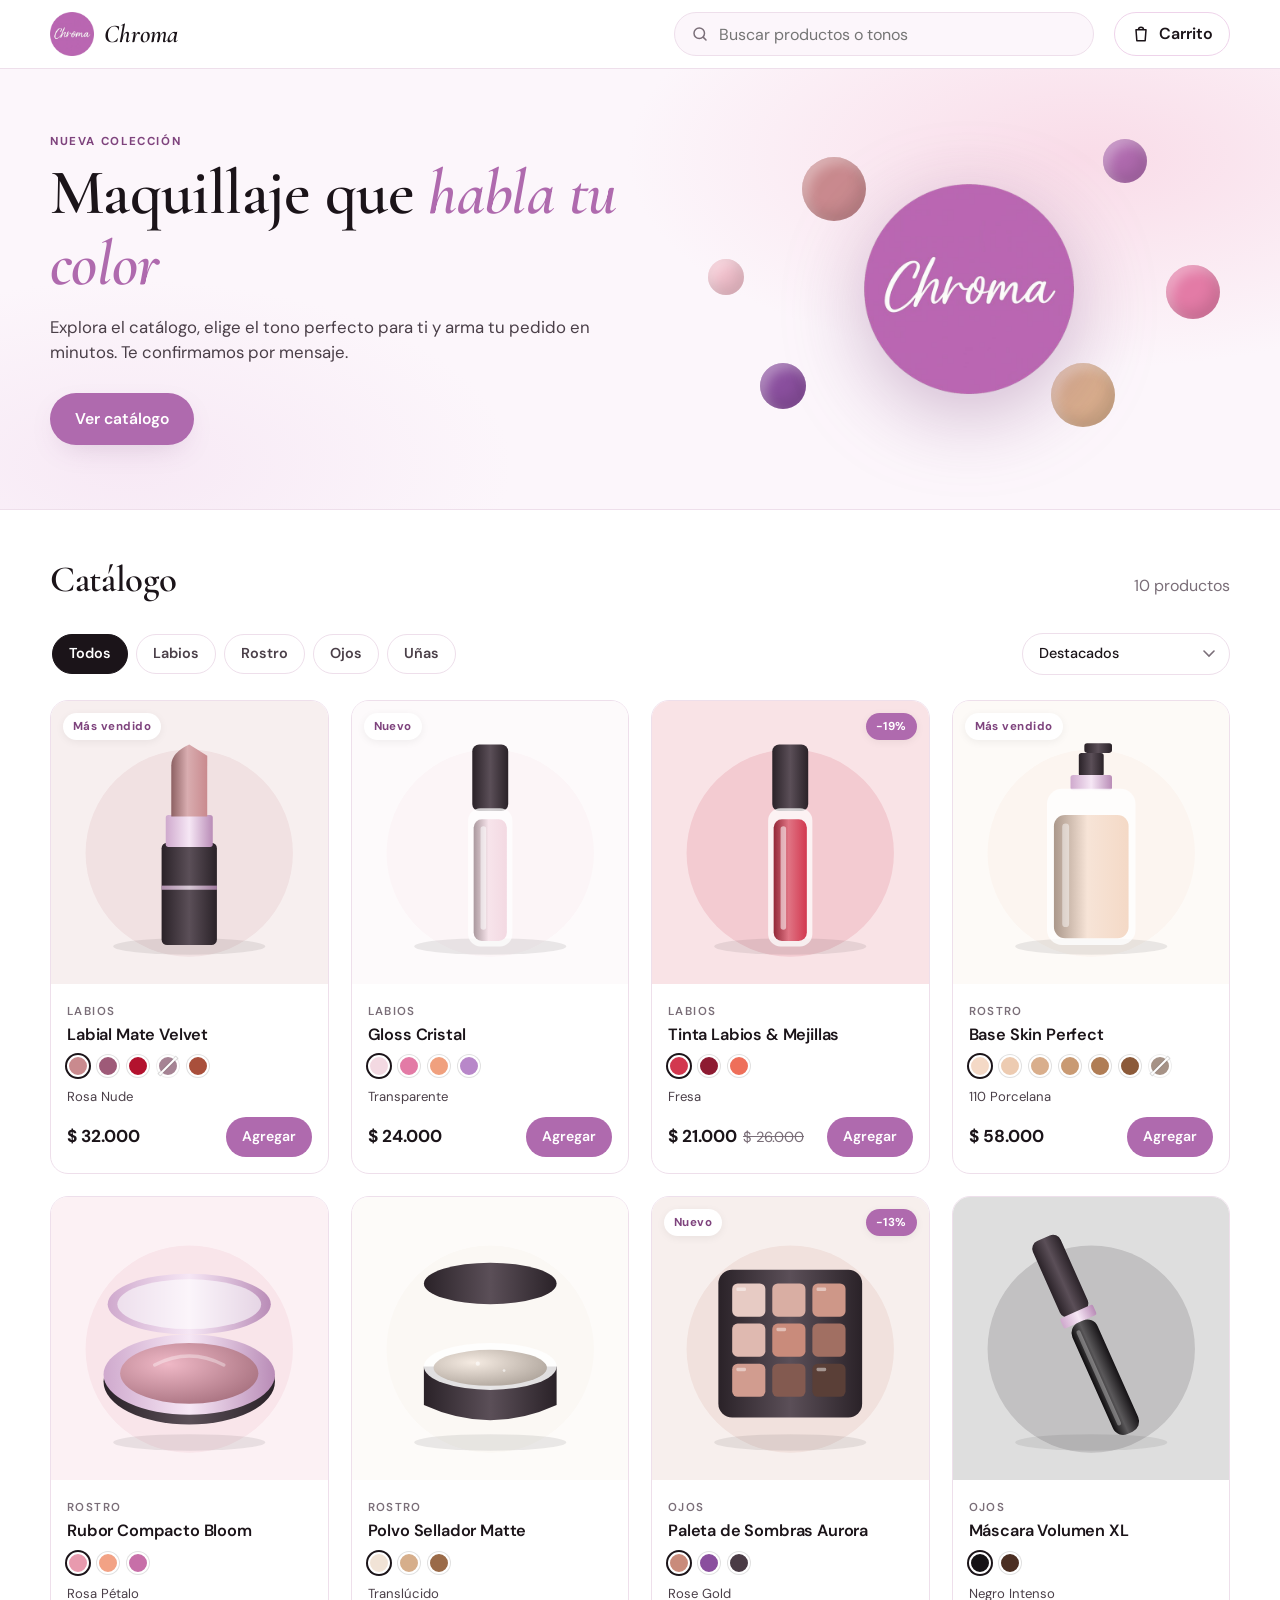
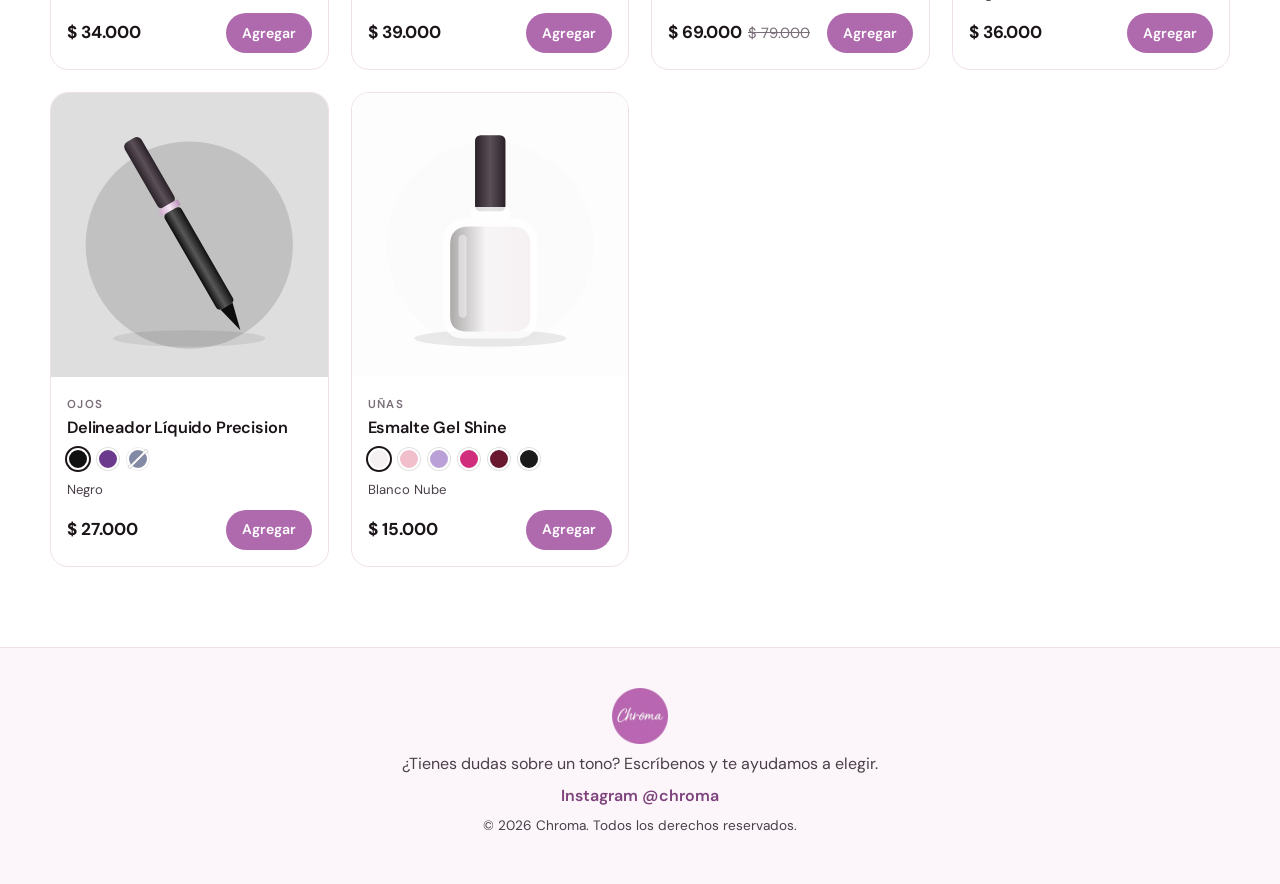
==== index.html @ e3b58979 "V 1.0" ====
<!doctype html>
<html lang="es">
<head>
  <meta charset="utf-8">
  <meta name="viewport" content="width=device-width, initial-scale=1, viewport-fit=cover">
  <title>Chroma · Maquillaje</title>
  <meta name="description" content="Catálogo de maquillaje Chroma. Elige tus tonos favoritos y haz tu pedido en minutos.">
  <meta name="theme-color" content="#AF6AAE">
  <link rel="icon" type="image/png" href="assets/img/favicon.png">
  <link rel="apple-touch-icon" href="assets/img/icon-192.png">
  <meta property="og:title" content="Chroma · Maquillaje">
  <meta property="og:description" content="Elige tus tonos favoritos y haz tu pedido en minutos.">
  <meta property="og:image" content="assets/img/logo.png">
  <link rel="preconnect" href="https://fonts.googleapis.com">
  <link rel="preconnect" href="https://fonts.gstatic.com" crossorigin>
  <link href="https://fonts.googleapis.com/css2?family=Cormorant+Garamond:ital,wght@0,500;0,600;1,500&family=DM+Sans:wght@400;500;600;700&display=swap" rel="stylesheet">
  <link rel="stylesheet" href="css/styles.css">
</head>
<body>
  <a class="skip" href="#catalogo">Ir al catálogo</a>

  <header class="header">
    <div class="container header__inner">
      <a class="brand" href="#" aria-label="Chroma, inicio">
        <img src="assets/img/logo.png" alt="" width="44" height="44">
        <span class="brand__name">Chroma</span>
      </a>

      <label class="search search--header">
        <svg viewBox="0 0 24 24" aria-hidden="true"><circle cx="11" cy="11" r="7"/><path d="m20 20-3.5-3.5"/></svg>
        <input type="search" id="search-desktop" placeholder="Buscar productos o tonos" aria-label="Buscar productos">
      </label>

      <button class="cart-btn" id="open-cart" aria-label="Abrir carrito">
        <svg viewBox="0 0 24 24" aria-hidden="true"><path d="M6 7h12l-1 13H7L6 7Z"/><path d="M9 7a3 3 0 0 1 6 0"/></svg>
        <span class="cart-btn__label">Carrito</span>
        <span class="badge" id="cart-count" hidden>0</span>
      </button>
    </div>
  </header>

  <main>
    <section class="hero">
      <div class="container hero__inner">
        <div class="hero__text">
          <p class="eyebrow">Nueva colección</p>
          <h1>Maquillaje que <em>habla tu color</em></h1>
          <p class="hero__lead">Explora el catálogo, elige el tono perfecto para ti y arma tu pedido en minutos. Te confirmamos por mensaje.</p>
          <a href="#catalogo" class="btn btn--primary">Ver catálogo</a>
        </div>
        <div class="hero__art" aria-hidden="true">
          <span class="dot" style="--c:#C98A8E"></span>
          <span class="dot" style="--c:#AF6AAE"></span>
          <span class="dot" style="--c:#E37BA6"></span>
          <span class="dot" style="--c:#D9AE8C"></span>
          <span class="dot" style="--c:#8A4F9E"></span>
          <span class="dot" style="--c:#F0BFCB"></span>
          <img src="assets/img/logo.png" alt="" class="hero__logo">
        </div>
      </div>
    </section>

    <section id="catalogo" class="catalog container" aria-labelledby="catalog-title">
      <div class="catalog__head">
        <h2 id="catalog-title">Catálogo</h2>
        <p class="muted" id="result-count"></p>
      </div>

      <label class="search search--mobile">
        <svg viewBox="0 0 24 24" aria-hidden="true"><circle cx="11" cy="11" r="7"/><path d="m20 20-3.5-3.5"/></svg>
        <input type="search" id="search-mobile" placeholder="Buscar productos o tonos" aria-label="Buscar productos">
      </label>

      <div class="toolbar">
        <div class="chips" id="categories" role="tablist" aria-label="Categorías"></div>
        <label class="sort">
          <span class="visually-hidden">Ordenar</span>
          <select id="sort">
            <option value="destacados">Destacados</option>
            <option value="precio-asc">Precio: menor a mayor</option>
            <option value="precio-desc">Precio: mayor a menor</option>
            <option value="nombre">Nombre A–Z</option>
          </select>
        </label>
      </div>

      <div class="grid" id="grid" aria-live="polite"></div>
      <p class="empty" id="empty" hidden>No encontramos productos con esa búsqueda.</p>
    </section>
  </main>

  <footer class="footer">
    <div class="container footer__inner">
      <img src="assets/img/logo.png" alt="Chroma" width="56" height="56">
      <p>¿Tienes dudas sobre un tono? Escríbenos y te ayudamos a elegir.</p>
      <p class="footer__links" id="footer-links"></p>
      <p class="muted small">© <span id="year"></span> Chroma. Todos los derechos reservados.</p>
    </div>
  </footer>

  <!-- Barra inferior de carrito (móvil) -->
  <button class="mobile-cart" id="mobile-cart" hidden>
    <span><strong id="mobile-cart-count">0</strong> productos</span>
    <span class="mobile-cart__total" id="mobile-cart-total"></span>
    <span class="mobile-cart__cta">Ver carrito →</span>
  </button>

  <div class="overlay" id="overlay" hidden></div>

  <!-- Detalle de producto -->
  <div class="modal" id="product-modal" role="dialog" aria-modal="true" aria-labelledby="pm-title" hidden>
    <button class="icon-btn modal__close" data-close aria-label="Cerrar">✕</button>
    <div class="pm">
      <div class="pm__media" id="pm-media"></div>
      <div class="pm__info">
        <p class="eyebrow" id="pm-category"></p>
        <h3 id="pm-title"></h3>
        <p class="price" id="pm-price"></p>
        <p class="pm__desc" id="pm-desc"></p>

        <div class="pm__tones">
          <p class="label">Tono: <strong id="pm-tone-name"></strong> <span class="stock" id="pm-stock"></span></p>
          <div class="swatches swatches--lg" id="pm-swatches" role="radiogroup" aria-label="Elige un tono"></div>
        </div>

        <div class="pm__actions">
          <div class="qty" aria-label="Cantidad">
            <button type="button" id="pm-minus" aria-label="Restar">−</button>
            <span id="pm-qty">1</span>
            <button type="button" id="pm-plus" aria-label="Sumar">+</button>
          </div>
          <button class="btn btn--primary btn--block" id="pm-add">Agregar al carrito</button>
        </div>
      </div>
    </div>
  </div>

  <!-- Carrito / Checkout -->
  <aside class="drawer" id="cart-drawer" role="dialog" aria-modal="true" aria-labelledby="drawer-title" hidden>
    <header class="drawer__head">
      <button class="icon-btn" id="back-to-cart" aria-label="Volver al carrito" hidden>←</button>
      <h3 id="drawer-title">Tu carrito</h3>
      <button class="icon-btn" data-close aria-label="Cerrar">✕</button>
    </header>

    <div class="steps" aria-hidden="true">
      <span class="step is-active" data-step="1">1. Carrito</span>
      <span class="step" data-step="2">2. Datos de envío</span>
      <span class="step" data-step="3">3. Orden</span>
    </div>

    <!-- Paso 1: carrito -->
    <section class="drawer__body" id="step-cart">
      <ul class="cart-list" id="cart-list"></ul>
      <div class="cart-empty" id="cart-empty">
        <p>Tu carrito está vacío.</p>
        <button class="btn btn--ghost" data-close>Seguir comprando</button>
      </div>
    </section>

    <!-- Paso 2: datos de envío -->
    <section class="drawer__body" id="step-checkout" hidden>
      <form id="checkout-form" novalidate>
        <div class="field">
          <label for="f-nombre">Nombre completo *</label>
          <input id="f-nombre" name="nombre" autocomplete="name" required minlength="3">
          <small class="error"></small>
        </div>
        <div class="field">
          <label for="f-telefono">Celular *</label>
          <input id="f-telefono" name="telefono" type="tel" inputmode="tel" autocomplete="tel" required placeholder="300 123 4567">
          <small class="error"></small>
        </div>
        <div class="field-row">
          <div class="field">
            <label for="f-ciudad">Ciudad *</label>
            <input id="f-ciudad" name="ciudad" autocomplete="address-level2" required>
            <small class="error"></small>
          </div>
          <div class="field">
            <label for="f-departamento">Departamento</label>
            <input id="f-departamento" name="departamento" autocomplete="address-level1">
            <small class="error"></small>
          </div>
        </div>
        <div class="field">
          <label for="f-direccion">Dirección *</label>
          <input id="f-direccion" name="direccion" autocomplete="street-address" required placeholder="Calle 10 # 20-30, apto 501">
          <small class="error"></small>
        </div>
        <div class="field">
          <label for="f-barrio">Barrio / indicaciones</label>
          <input id="f-barrio" name="barrio" placeholder="Barrio, conjunto, torre…">
        </div>

        <fieldset class="field">
          <legend>Método de pago *</legend>
          <div class="pay-options" id="pay-options"></div>
          <small class="error" id="pay-error"></small>
        </fieldset>

        <div class="field">
          <label for="f-notas">Notas del pedido</label>
          <textarea id="f-notas" name="notas" rows="2" placeholder="Opcional"></textarea>
        </div>
      </form>
    </section>

    <!-- Paso 3: orden de compra -->
    <section class="drawer__body" id="step-order" hidden>
      <div class="order-ok">
        <div class="order-ok__icon" aria-hidden="true">✓</div>
        <p><strong>¡Orden generada!</strong><br>Envíanos este mensaje para confirmar tu pedido.</p>
      </div>
      <pre class="order-msg" id="order-msg" tabindex="0"></pre>
    </section>

    <footer class="drawer__foot" id="drawer-foot">
      <div class="totals" id="totals"></div>
      <button class="btn btn--primary btn--block" id="drawer-primary">Continuar</button>
      <div class="order-actions" id="order-actions" hidden>
        <a class="btn btn--primary btn--block" id="send-wa" target="_blank" rel="noopener">Enviar por WhatsApp</a>
        <button class="btn btn--ghost btn--block" id="copy-order">Copiar orden</button>
        <button class="btn btn--link" id="new-order">Hacer otro pedido</button>
      </div>
    </footer>
  </aside>

  <div class="toast" id="toast" role="status" aria-live="polite"></div>

  <script src="js/config.js"></script>
  <script src="js/products.js"></script>
  <script src="js/app.js"></script>
</body>
</html>
---- css/styles.css ----
/* =========================================================
   CHROMA · Estilos
   Paleta basada en el color del logo (#AF6AAE)
   ========================================================= */
:root {
  --brand: #AF6AAE;
  --brand-600: #9A5699;
  --brand-700: #7E437D;
  --brand-50: #FCF6FB;
  --brand-100: #F7E9F5;
  --brand-200: #EED3EA;
  --blush: #F9DCE8;
  --ink: #1B1419;
  --ink-2: #4A3F48;
  --muted: #7A6E78;
  --line: #EEDFEB;
  --bg: #FFFFFF;
  --danger: #C2334D;
  --ok: #2E8B57;

  --radius: 18px;
  --radius-sm: 12px;
  --shadow: 0 10px 30px -12px rgba(126, 67, 125, .28);
  --shadow-lg: 0 24px 60px -20px rgba(60, 20, 60, .35);
  --font: "DM Sans", system-ui, -apple-system, "Segoe UI", Roboto, sans-serif;
  --display: "Cormorant Garamond", Georgia, "Times New Roman", serif;
  --ease: cubic-bezier(.2, .8, .2, 1);
  --header-h: 68px;
}

*, *::before, *::after { box-sizing: border-box; }
html { scroll-behavior: smooth; -webkit-text-size-adjust: 100%; }
body {
  margin: 0;
  font-family: var(--font);
  color: var(--ink);
  background: var(--bg);
  line-height: 1.5;
  -webkit-font-smoothing: antialiased;
}
body.no-scroll { overflow: hidden; }
img { max-width: 100%; display: block; }
button, input, select, textarea { font: inherit; color: inherit; }
button { cursor: pointer; }
[hidden] { display: none !important; }
h1, h2, h3 { font-family: var(--display); font-weight: 600; line-height: 1.1; margin: 0; letter-spacing: -.01em; }

.container { width: min(1180px, 100% - 32px); margin-inline: auto; }
.muted { color: var(--muted); }
.small { font-size: .85rem; }
.visually-hidden { position: absolute; width: 1px; height: 1px; overflow: hidden; clip: rect(0 0 0 0); white-space: nowrap; }
.skip { position: absolute; left: -999px; top: 8px; background: var(--ink); color: #fff; padding: 8px 12px; border-radius: 8px; z-index: 100; }
.skip:focus { left: 8px; }
:focus-visible { outline: 2px solid var(--brand); outline-offset: 2px; }

.eyebrow {
  text-transform: uppercase; letter-spacing: .14em; font-size: .72rem; font-weight: 700;
  color: var(--brand-700); margin: 0 0 8px;
}

/* ---------- Botones ---------- */
.btn {
  display: inline-flex; align-items: center; justify-content: center; gap: 8px;
  border: 1.5px solid transparent; border-radius: 999px;
  padding: 13px 24px; font-weight: 600; font-size: .98rem;
  text-decoration: none; transition: transform .15s var(--ease), background .2s, box-shadow .2s, opacity .2s;
  min-height: 48px;
}
.btn:active { transform: scale(.98); }
.btn--primary { background: var(--brand); color: #fff; box-shadow: var(--shadow); }
.btn--primary:hover { background: var(--brand-600); }
.btn--primary:disabled { opacity: .45; cursor: not-allowed; box-shadow: none; }
.btn--ghost { background: #fff; border-color: var(--brand-200); color: var(--brand-700); }
.btn--ghost:hover { background: var(--brand-50); }
.btn--link { background: none; color: var(--muted); text-decoration: underline; min-height: 40px; padding: 8px; }
.btn--block { width: 100%; }
.icon-btn {
  width: 40px; height: 40px; border-radius: 50%; border: 0; background: var(--brand-50);
  display: grid; place-items: center; font-size: 1rem; color: var(--ink-2); flex: none;
}
.icon-btn:hover { background: var(--brand-100); }

/* ---------- Header ---------- */
.header {
  position: sticky; top: 0; z-index: 30;
  background: rgba(255, 255, 255, .88);
  backdrop-filter: saturate(1.4) blur(12px); -webkit-backdrop-filter: saturate(1.4) blur(12px);
  border-bottom: 1px solid var(--line);
}
.header__inner { height: var(--header-h); display: flex; align-items: center; gap: 20px; }
.brand { display: flex; align-items: center; gap: 10px; text-decoration: none; color: var(--ink); }
.brand img { width: 44px; height: 44px; }
.brand__name { font-family: var(--display); font-size: 1.6rem; font-weight: 600; font-style: italic; }

.search {
  display: flex; align-items: center; gap: 8px;
  background: var(--brand-50); border: 1px solid var(--line); border-radius: 999px;
  padding: 0 16px; height: 44px; transition: border-color .2s, box-shadow .2s;
}
.search:focus-within { border-color: var(--brand); box-shadow: 0 0 0 4px var(--brand-100); }
.search svg { width: 18px; height: 18px; fill: none; stroke: var(--muted); stroke-width: 2; stroke-linecap: round; flex: none; }
.search input { border: 0; background: transparent; outline: none; width: 100%; height: 100%; font-size: 16px; }
.search--header { flex: 1; max-width: 420px; margin-left: auto; }
.search--mobile { display: none; margin-bottom: 14px; }

.cart-btn {
  position: relative; display: flex; align-items: center; gap: 8px;
  border: 1.5px solid var(--brand-200); background: #fff; border-radius: 999px;
  height: 44px; padding: 0 16px; font-weight: 600; color: var(--ink);
}
.cart-btn:hover { background: var(--brand-50); }
.cart-btn svg { width: 20px; height: 20px; fill: none; stroke: currentColor; stroke-width: 1.8; stroke-linejoin: round; }
.badge {
  min-width: 22px; height: 22px; padding: 0 6px; border-radius: 999px;
  background: var(--brand); color: #fff; font-size: .75rem; font-weight: 700;
  display: grid; place-items: center;
}
.badge.bump { animation: bump .4s var(--ease); }
@keyframes bump { 50% { transform: scale(1.35); } }

/* ---------- Hero ---------- */
.hero {
  background:
    radial-gradient(60% 80% at 85% 20%, var(--blush) 0%, transparent 60%),
    radial-gradient(50% 70% at 10% 90%, var(--brand-100) 0%, transparent 60%),
    var(--brand-50);
  border-bottom: 1px solid var(--line);
}
.hero__inner { display: grid; grid-template-columns: 1.2fr 1fr; align-items: center; gap: 32px; padding: 64px 0; }
.hero h1 { font-size: clamp(2.4rem, 5vw, 4rem); }
.hero h1 em { color: var(--brand); font-style: italic; }
.hero__lead { color: var(--ink-2); max-width: 46ch; margin: 16px 0 28px; font-size: 1.05rem; }
.hero__art { position: relative; height: 300px; }
.hero__logo {
  position: absolute; inset: 50% auto auto 50%; transform: translate(-50%, -50%);
  width: 210px; height: 210px; filter: drop-shadow(0 20px 40px rgba(126, 67, 125, .35));
}
.dot {
  position: absolute; width: 64px; height: 64px; border-radius: 50%;
  background: var(--c); box-shadow: inset -6px -8px 14px rgba(0,0,0,.12), inset 6px 6px 12px rgba(255,255,255,.35);
  animation: float 6s ease-in-out infinite;
}
.dot:nth-child(1) { top: 6%; left: 18%; }
.dot:nth-child(2) { top: 0; right: 16%; width: 44px; height: 44px; animation-delay: -1s; }
.dot:nth-child(3) { top: 42%; right: 2%; width: 54px; height: 54px; animation-delay: -2s; }
.dot:nth-child(4) { bottom: 4%; right: 22%; animation-delay: -3s; }
.dot:nth-child(5) { bottom: 10%; left: 10%; width: 46px; height: 46px; animation-delay: -4s; }
.dot:nth-child(6) { top: 40%; left: 0; width: 36px; height: 36px; animation-delay: -5s; }
@keyframes float { 50% { transform: translateY(-10px); } }

/* ---------- Catálogo ---------- */
.catalog { padding: 48px 0 80px; scroll-margin-top: var(--header-h); }
.catalog__head { display: flex; align-items: baseline; justify-content: space-between; gap: 12px; margin-bottom: 18px; }
.catalog__head h2 { font-size: 2.3rem; }
.toolbar { display: flex; align-items: center; justify-content: space-between; gap: 12px; margin-bottom: 24px; }
.chips { display: flex; gap: 8px; overflow-x: auto; scrollbar-width: none; padding: 2px; }
.chips::-webkit-scrollbar { display: none; }
.chip {
  flex: none; border: 1.5px solid var(--line); background: #fff; color: var(--ink-2);
  border-radius: 999px; padding: 8px 16px; font-weight: 600; font-size: .9rem; transition: all .2s;
}
.chip:hover { border-color: var(--brand-200); }
.chip[aria-selected="true"] { background: var(--ink); border-color: var(--ink); color: #fff; }
.sort select {
  appearance: none; border: 1.5px solid var(--line); border-radius: 999px; background: #fff;
  padding: 9px 36px 9px 16px; font-weight: 500; font-size: .9rem;
  background-image: url("data:image/svg+xml,%3Csvg xmlns='http://www.w3.org/2000/svg' width='12' height='8'%3E%3Cpath d='M1 1l5 5 5-5' stroke='%237A6E78' stroke-width='1.6' fill='none' stroke-linecap='round'/%3E%3C/svg%3E");
  background-repeat: no-repeat; background-position: right 14px center;
}

.grid { display: grid; grid-template-columns: repeat(auto-fill, minmax(240px, 1fr)); gap: 22px; }
.card {
  position: relative; display: flex; flex-direction: column;
  background: #fff; border: 1px solid var(--line); border-radius: var(--radius);
  overflow: hidden; transition: transform .25s var(--ease), box-shadow .25s var(--ease);
  animation: fadeUp .4s var(--ease) both;
}
.card:hover { transform: translateY(-4px); box-shadow: var(--shadow); }
@keyframes fadeUp { from { opacity: 0; transform: translateY(10px); } }
.card__media {
  position: relative; aspect-ratio: 1 / 1; background: var(--brand-50);
  border: 0; padding: 0; width: 100%; display: block;
}
.card__media img, .card__media svg { width: 100%; height: 100%; object-fit: cover; }
.tag {
  position: absolute; top: 12px; left: 12px; z-index: 1;
  background: #fff; color: var(--brand-700); font-size: .72rem; font-weight: 700;
  letter-spacing: .04em; padding: 5px 10px; border-radius: 999px; box-shadow: 0 2px 8px rgba(0,0,0,.06);
}
.tag--sale { left: auto; right: 12px; background: var(--brand); color: #fff; }
.card__body { padding: 14px 16px 16px; display: flex; flex-direction: column; gap: 10px; flex: 1; }
.card__cat { font-size: .72rem; text-transform: uppercase; letter-spacing: .12em; color: var(--muted); font-weight: 600; }
.card__title { font-family: var(--font); font-size: 1.02rem; font-weight: 600; line-height: 1.3; margin: 2px 0 0; }
.card__title button { all: unset; cursor: pointer; }
.card__title button:hover { color: var(--brand-700); }
.card__title button:focus-visible { outline: 2px solid var(--brand); outline-offset: 2px; }
.card__foot { margin-top: auto; display: flex; align-items: center; justify-content: space-between; gap: 8px; }
.price { font-weight: 700; font-size: 1.08rem; margin: 0; }
.price s { color: var(--muted); font-weight: 400; font-size: .85em; margin-left: 6px; }
.tone-name { font-size: .82rem; color: var(--ink-2); min-height: 1.2em; }
.tone-name .out { color: var(--danger); font-weight: 600; }
.add-btn {
  border: 0; background: var(--brand); color: #fff; border-radius: 999px;
  height: 40px; padding: 0 16px; font-weight: 600; font-size: .88rem; white-space: nowrap;
  transition: background .2s, transform .15s;
}
.add-btn:hover { background: var(--brand-600); }
.add-btn:active { transform: scale(.96); }
.add-btn:disabled { background: var(--line); color: var(--muted); cursor: not-allowed; }

/* ---------- Muestras de tono ---------- */
.swatches { display: flex; flex-wrap: wrap; gap: 8px; }
.swatch {
  position: relative; width: 26px; height: 26px; border-radius: 50%;
  border: 2px solid #fff; background: var(--c);
  box-shadow: 0 0 0 1px rgba(0,0,0,.12); padding: 0; transition: transform .15s, box-shadow .15s;
}
.swatch:hover { transform: scale(1.12); }
.swatch[aria-checked="true"] { box-shadow: 0 0 0 2px var(--ink); }
.swatch.is-out::after {
  content: ""; position: absolute; inset: 45% -3px auto; height: 2px; background: #fff;
  transform: rotate(-45deg); box-shadow: 0 0 0 1px rgba(0,0,0,.25);
}
.swatch.is-out { opacity: .55; }
.swatches--lg .swatch { width: 40px; height: 40px; }
.swatches--sm .swatch { width: 22px; height: 22px; }

/* ---------- Overlay / Modal / Drawer ---------- */
.overlay {
  position: fixed; inset: 0; z-index: 40; background: rgba(27, 20, 25, .45);
  backdrop-filter: blur(3px); -webkit-backdrop-filter: blur(3px);
  animation: fade .25s ease both;
}
@keyframes fade { from { opacity: 0; } }

.modal {
  position: fixed; z-index: 50; inset: 50% auto auto 50%; transform: translate(-50%, -50%);
  width: min(920px, 100% - 32px); max-height: calc(100dvh - 48px); overflow: auto;
  background: #fff; border-radius: 24px; box-shadow: var(--shadow-lg);
  animation: pop .3s var(--ease) both;
}
@keyframes pop { from { opacity: 0; transform: translate(-50%, -46%) scale(.97); } }
.modal__close { position: absolute; top: 14px; right: 14px; z-index: 2; background: #fff; box-shadow: 0 2px 10px rgba(0,0,0,.08); }
.pm { display: grid; grid-template-columns: 1fr 1fr; }
.pm__media { background: var(--brand-50); aspect-ratio: 1 / 1; }
.pm__media img, .pm__media svg { width: 100%; height: 100%; object-fit: cover; }
.pm__info { padding: 36px 32px; display: flex; flex-direction: column; gap: 14px; }
.pm__info h3 { font-size: 2.2rem; }
.pm__info .price { font-size: 1.35rem; }
.pm__desc { color: var(--ink-2); margin: 0; }
.label { margin: 0 0 10px; font-size: .92rem; color: var(--ink-2); }
.stock { font-size: .8rem; margin-left: 6px; color: var(--ok); font-weight: 600; }
.stock.is-out { color: var(--danger); }
.stock.is-low { color: #B7791F; }
.pm__actions { display: flex; gap: 12px; margin-top: auto; padding-top: 8px; }

.qty {
  display: inline-flex; align-items: center; border: 1.5px solid var(--line); border-radius: 999px;
  height: 48px; flex: none;
}
.qty button { width: 42px; height: 100%; border: 0; background: none; font-size: 1.2rem; color: var(--ink-2); border-radius: 999px; }
.qty button:hover:not(:disabled) { background: var(--brand-50); }
.qty button:disabled { opacity: .35; cursor: not-allowed; }
.qty span { min-width: 26px; text-align: center; font-weight: 600; }
.qty--sm { height: 34px; }
.qty--sm button { width: 32px; font-size: 1rem; }

.drawer {
  position: fixed; z-index: 50; top: 0; right: 0; bottom: 0;
  width: min(460px, 100%); background: #fff; box-shadow: var(--shadow-lg);
  display: flex; flex-direction: column; animation: slideIn .32s var(--ease) both;
}
@keyframes slideIn { from { transform: translateX(100%); } }
.drawer__head { display: flex; align-items: center; gap: 10px; padding: 16px 20px; border-bottom: 1px solid var(--line); }
.drawer__head h3 { font-size: 1.7rem; flex: 1; }
.steps { display: flex; gap: 6px; padding: 12px 20px; font-size: .76rem; font-weight: 600; color: var(--muted); border-bottom: 1px solid var(--line); }
.step { flex: 1; text-align: center; padding: 6px 4px; border-radius: 999px; background: var(--brand-50); white-space: nowrap; }
.step.is-active { background: var(--brand-100); color: var(--brand-700); }
.step.is-done { color: var(--brand-700); }
.drawer__body { flex: 1; overflow-y: auto; padding: 16px 20px; overscroll-behavior: contain; }
.drawer__foot { border-top: 1px solid var(--line); padding: 16px 20px calc(16px + env(safe-area-inset-bottom)); display: grid; gap: 10px; background: #fff; }

.cart-list { list-style: none; padding: 0; margin: 0; display: grid; gap: 14px; }
.cart-item { display: grid; grid-template-columns: 72px 1fr auto; gap: 12px; align-items: center; padding-bottom: 14px; border-bottom: 1px dashed var(--line); }
.cart-item__img { width: 72px; height: 72px; border-radius: 12px; overflow: hidden; background: var(--brand-50); }
.cart-item__img img, .cart-item__img svg { width: 100%; height: 100%; object-fit: cover; }
.cart-item__name { font-weight: 600; font-size: .95rem; line-height: 1.25; margin: 0; }
.cart-item__tone { display: flex; align-items: center; gap: 6px; font-size: .82rem; color: var(--muted); margin: 4px 0 8px; }
.cart-item__tone i { width: 12px; height: 12px; border-radius: 50%; background: var(--c); box-shadow: 0 0 0 1px rgba(0,0,0,.15); }
.cart-item__right { display: flex; flex-direction: column; align-items: flex-end; gap: 8px; }
.cart-item__price { font-weight: 700; }
.remove { border: 0; background: none; color: var(--muted); font-size: .8rem; text-decoration: underline; padding: 4px; }
.remove:hover { color: var(--danger); }
.cart-empty { text-align: center; padding: 40px 0; color: var(--muted); display: grid; gap: 14px; justify-items: center; }

.totals { display: grid; gap: 4px; font-size: .92rem; }
.totals div { display: flex; justify-content: space-between; }
.totals .grand { font-size: 1.1rem; font-weight: 700; padding-top: 6px; border-top: 1px solid var(--line); margin-top: 4px; }
.totals .hint { font-size: .8rem; color: var(--brand-700); background: var(--brand-50); padding: 8px 10px; border-radius: 10px; display: block; margin-bottom: 6px; }

/* ---------- Formulario ---------- */
.field { display: grid; gap: 6px; margin: 0 0 14px; border: 0; padding: 0; min-width: 0; }
.field label, .field legend { font-size: .86rem; font-weight: 600; color: var(--ink-2); padding: 0; margin-bottom: 6px; }
.field input, .field textarea {
  width: 100%; border: 1.5px solid var(--line); border-radius: var(--radius-sm);
  padding: 12px 14px; font-size: 16px; background: #fff; transition: border-color .2s, box-shadow .2s;
}
.field input:focus, .field textarea:focus { outline: none; border-color: var(--brand); box-shadow: 0 0 0 4px var(--brand-100); }
.field.has-error input { border-color: var(--danger); }
.error { color: var(--danger); font-size: .78rem; min-height: 0; }
.field-row { display: grid; grid-template-columns: 1fr 1fr; gap: 12px; }
.pay-options { display: grid; gap: 8px; }
.pay {
  display: flex; gap: 12px; align-items: flex-start; border: 1.5px solid var(--line); border-radius: var(--radius-sm);
  padding: 12px 14px; cursor: pointer; transition: border-color .2s, background .2s;
}
.pay:hover { border-color: var(--brand-200); }
.pay:has(input:checked) { border-color: var(--brand); background: var(--brand-50); }
.pay { color: var(--ink); margin: 0; font-weight: 400; }
.pay input { accent-color: var(--brand); width: 18px; height: 18px; margin: 2px 0 0; flex: none; }
.pay strong { display: block; font-size: .94rem; }
.pay span { font-size: .8rem; color: var(--muted); }

/* ---------- Orden ---------- */
.order-ok { display: flex; gap: 14px; align-items: center; margin-bottom: 14px; }
.order-ok p { margin: 0; font-size: .92rem; color: var(--ink-2); }
.order-ok__icon { width: 44px; height: 44px; border-radius: 50%; background: var(--brand); color: #fff; display: grid; place-items: center; font-size: 1.3rem; flex: none; }
.order-msg {
  white-space: pre-wrap; word-break: break-word; margin: 0;
  background: var(--brand-50); border: 1px solid var(--line); border-radius: var(--radius-sm);
  padding: 16px; font-family: ui-monospace, "SF Mono", Menlo, Consolas, monospace; font-size: .82rem; line-height: 1.55; color: var(--ink);
}
.order-actions { display: grid; gap: 10px; }

/* ---------- Barra móvil / Toast / Footer ---------- */
.mobile-cart {
  position: fixed; z-index: 25; left: 12px; right: 12px; bottom: calc(12px + env(safe-area-inset-bottom));
  display: none; align-items: center; gap: 10px; justify-content: space-between;
  border: 0; border-radius: 999px; background: var(--ink); color: #fff;
  padding: 14px 20px; box-shadow: var(--shadow-lg); font-size: .9rem; animation: fadeUp .3s var(--ease);
}
.mobile-cart__total { font-weight: 700; }
.mobile-cart__cta { color: var(--blush); font-weight: 600; }

.toast {
  position: fixed; z-index: 60; left: 50%; bottom: 24px; transform: translate(-50%, 140%);
  background: var(--ink); color: #fff; padding: 12px 20px; border-radius: 999px; font-size: .9rem; font-weight: 500;
  box-shadow: var(--shadow-lg); transition: transform .35s var(--ease), opacity .25s, visibility .35s; pointer-events: none; max-width: calc(100% - 32px);
  text-align: center; opacity: 0; visibility: hidden;
}
.toast.is-visible { transform: translate(-50%, 0); opacity: 1; visibility: visible; }

.footer { background: var(--brand-50); border-top: 1px solid var(--line); padding: 40px 0 48px; }
.footer__inner { display: grid; justify-items: center; text-align: center; gap: 8px; }
.footer__inner p { margin: 0; color: var(--ink-2); }
.footer__links a { color: var(--brand-700); font-weight: 600; text-decoration: none; margin: 0 8px; }
.footer__links a:hover { text-decoration: underline; }

.empty { text-align: center; color: var(--muted); padding: 40px 0; }

/* ---------- Responsive ---------- */
@media (max-width: 860px) {
  .pm { grid-template-columns: 1fr; }
  .pm__media { aspect-ratio: 4 / 3; }
  .pm__info { padding: 22px 20px 24px; }
  .pm__info h3 { font-size: 1.8rem; }
}

@media (max-width: 720px) {
  :root { --header-h: 60px; }
  .search--header, .cart-btn__label { display: none; }
  .search--mobile { display: flex; }
  .cart-btn { margin-left: auto; padding: 0 12px; }
  .brand img { width: 38px; height: 38px; }
  .hero__inner { grid-template-columns: 1fr; padding: 28px 0 30px; gap: 8px; }
  .hero__art { display: none; }
  .hero h1 { font-size: 2.3rem; }
  .hero__logo { width: 120px; height: 120px; }
  .dot { width: 40px; height: 40px; }
  .dot:nth-child(2), .dot:nth-child(6) { width: 28px; height: 28px; }
  .hero__lead { margin: 12px 0 22px; font-size: 1rem; }
  .catalog { padding: 28px 0 110px; }
  .catalog__head h2 { font-size: 1.9rem; }
  .toolbar { flex-direction: column; align-items: stretch; gap: 10px; }
  .chips { margin-inline: -16px; padding-inline: 16px; }
  .sort select { width: 100%; }
  .grid { grid-template-columns: repeat(2, minmax(0, 1fr)); gap: 12px; }
  .card__body { padding: 10px 12px 12px; gap: 8px; }
  .card__title { font-size: .92rem; }
  .card__foot { flex-direction: column; align-items: stretch; }
  .add-btn { width: 100%; height: 38px; }
  .price { font-size: 1rem; }
  .swatches--sm .swatch { width: 20px; height: 20px; }
  .swatches--sm { gap: 6px; }
  .tag { top: 8px; left: 8px; font-size: .66rem; padding: 4px 8px; }
  .tag--sale { left: auto; right: 8px; }
  .mobile-cart { display: flex; }

  /* Modal como hoja inferior */
  .modal {
    inset: auto 0 0 0; transform: none; width: 100%; max-height: 92dvh;
    border-radius: 24px 24px 0 0; animation: sheetUp .35s var(--ease) both;
  }
  @keyframes sheetUp { from { transform: translateY(100%); } }
  .pm__actions { position: sticky; bottom: 0; background: #fff; padding: 12px 0 calc(4px + env(safe-area-inset-bottom)); margin-bottom: -8px; }
  .drawer { width: 100%; }
  .field-row { grid-template-columns: 1fr; gap: 0; }
  .toast { bottom: auto; top: calc(12px + env(safe-area-inset-top)); transform: translate(-50%, -160%); }
  .toast.is-visible { transform: translate(-50%, 0); }
  .pm__media { aspect-ratio: auto; height: min(38dvh, 300px); }
}

@media (max-width: 360px) {
  .grid { gap: 10px; }
  .step { font-size: .7rem; }
}

@media (prefers-reduced-motion: reduce) {
  *, *::before, *::after { animation-duration: .01ms !important; transition-duration: .01ms !important; scroll-behavior: auto !important; }
}
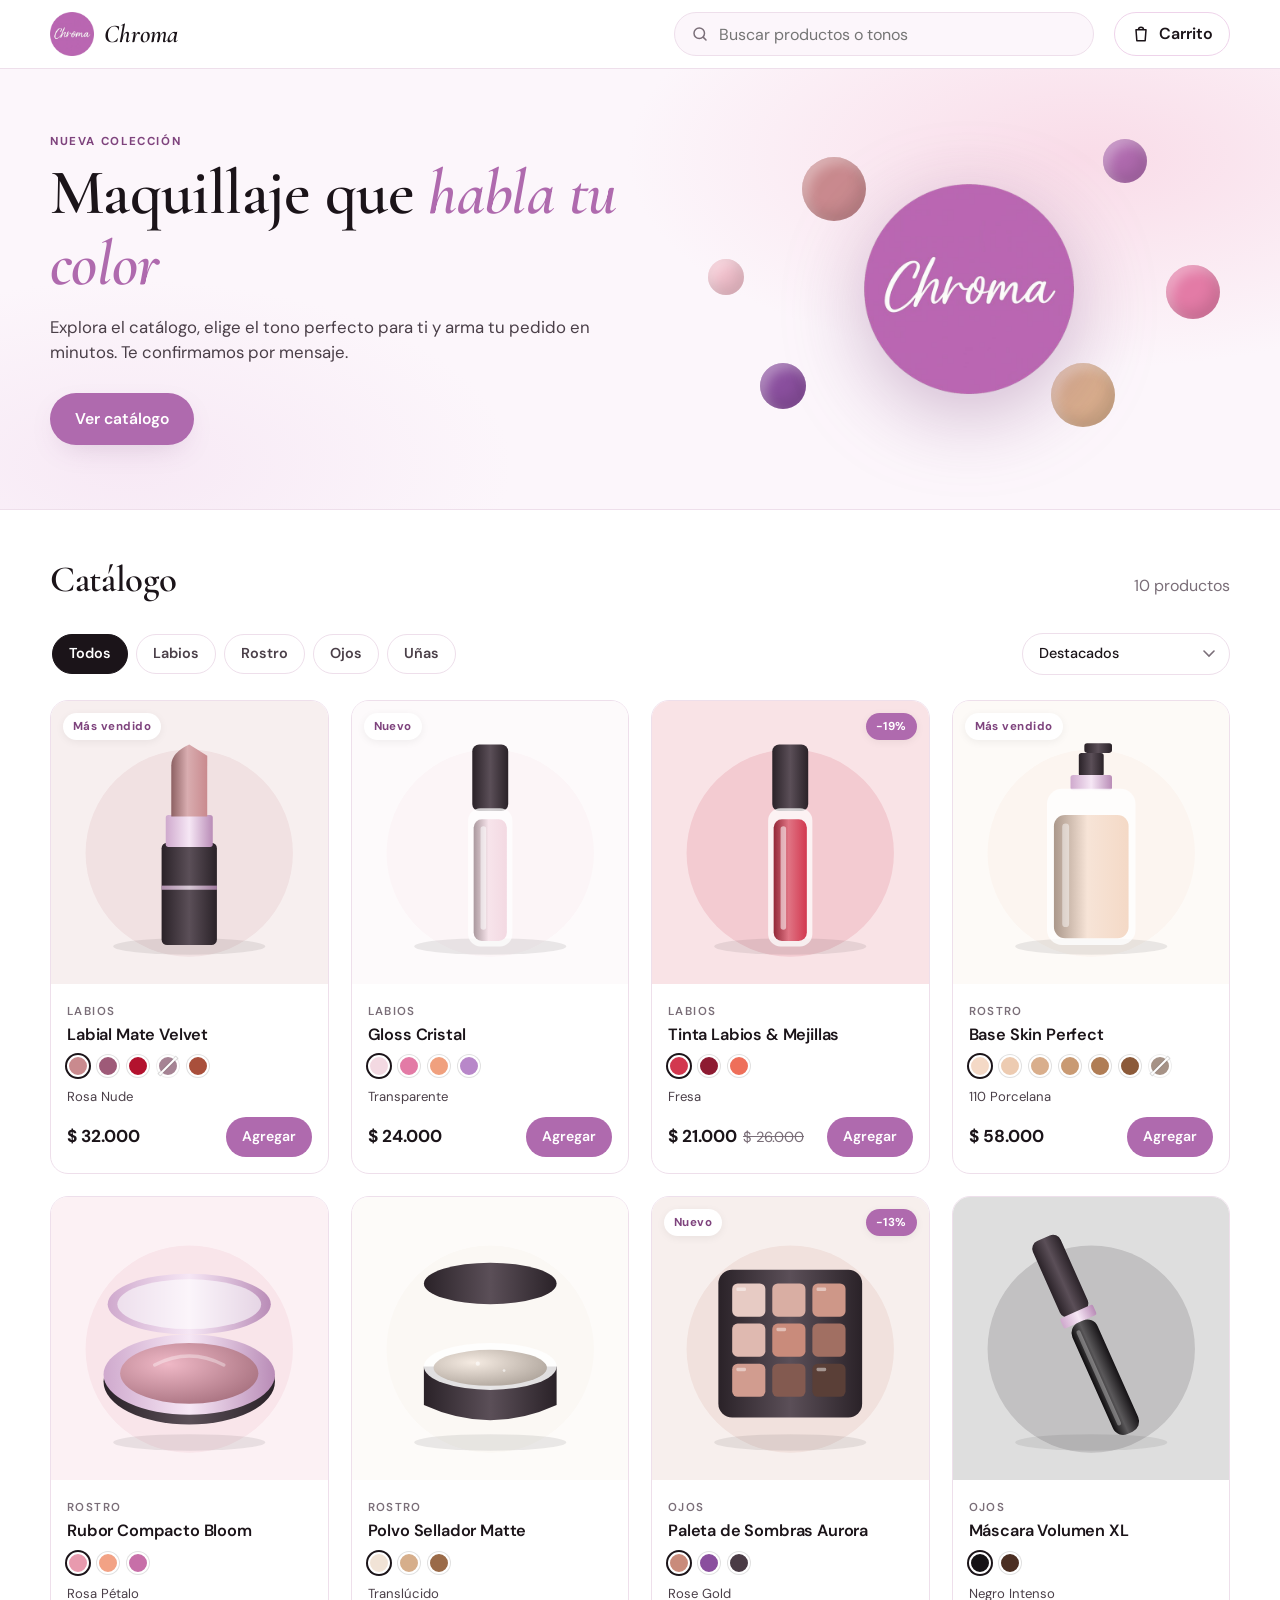
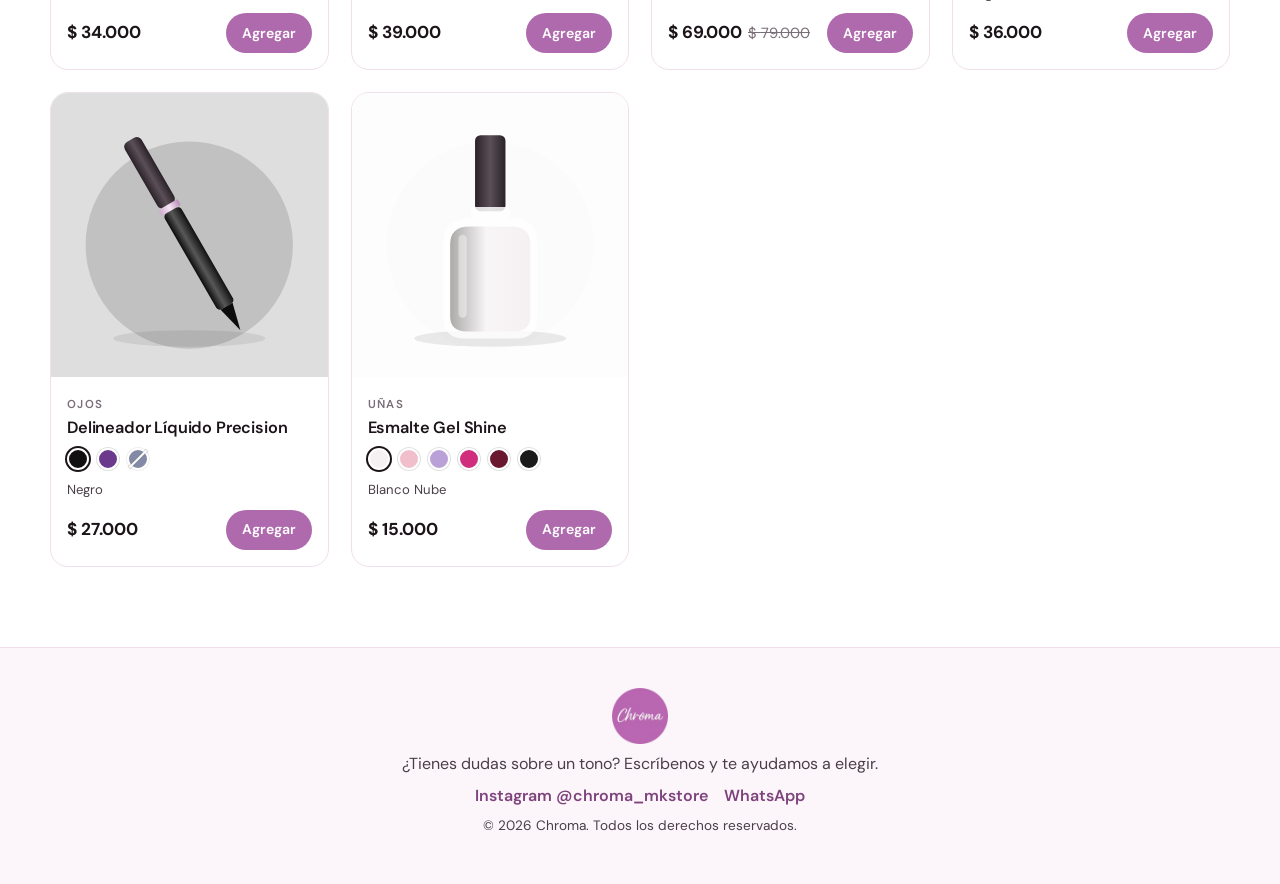
==== commit 86518354: "Evitar que el navegador mezcle versiones viejas de los archivos - El panel carga css/js siempre fres" ====
--- a/index.html
+++ b/index.html
@@ -14,7 +14,7 @@
   <link rel="preconnect" href="https://fonts.googleapis.com">
   <link rel="preconnect" href="https://fonts.gstatic.com" crossorigin>
   <link href="https://fonts.googleapis.com/css2?family=Cormorant+Garamond:ital,wght@0,500;0,600;1,500&family=DM+Sans:wght@400;500;600;700&display=swap" rel="stylesheet">
-  <link rel="stylesheet" href="css/styles.css">
+  <link rel="stylesheet" href="css/styles.css?v=2">
 </head>
 <body>
   <a class="skip" href="#catalogo">Ir al catálogo</a>
@@ -228,8 +228,10 @@
 
   <div class="toast" id="toast" role="status" aria-live="polite"></div>
 
-  <script src="js/config.js"></script>
-  <script src="js/products.js"></script>
-  <script src="js/app.js"></script>
+  <!-- Al cambiar app.js, config.js o styles.css, sube el número de ?v= para que los navegadores no usen la versión vieja.
+       products.js se descarga siempre fresco para mostrar el stock real. -->
+  <script src="js/config.js?v=2"></script>
+  <script>document.write('<script src="js/products.js?t=' + Date.now() + '"><\/script>');</script>
+  <script src="js/app.js?v=2"></script>
 </body>
 </html>
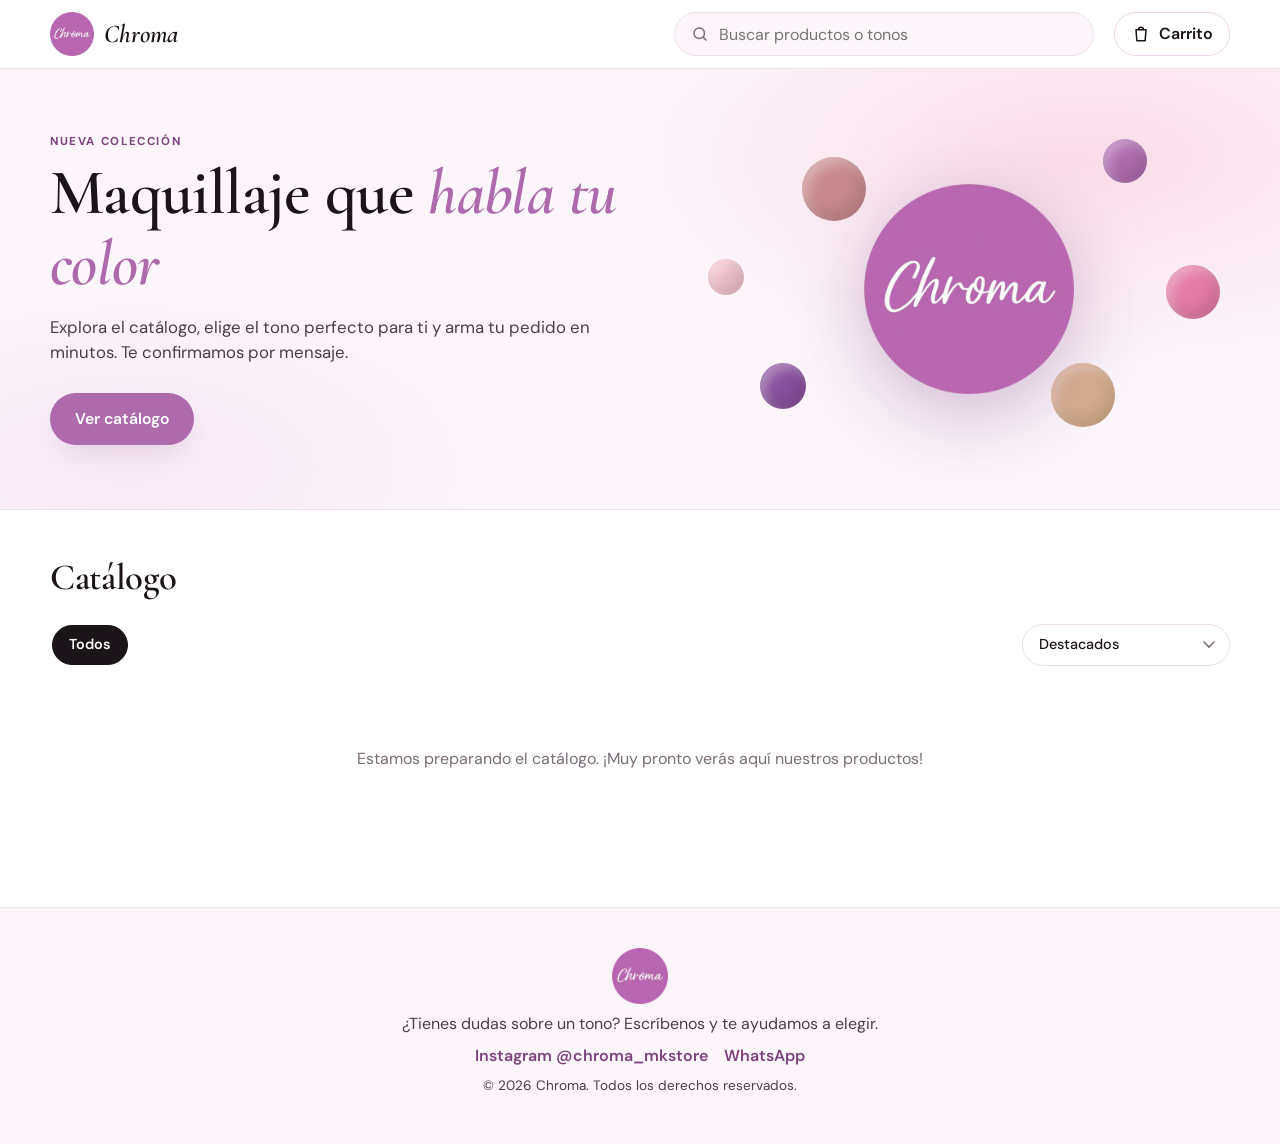
==== commit 0dbfce24: "Mensaje amable cuando el catálogo está vacío Co-Authored-By: Claude Opus 5.5 <noreply@anthropic.com>" ====
--- a/index.html
+++ b/index.html
@@ -232,6 +232,6 @@
        products.js se descarga siempre fresco para mostrar el stock real. -->
   <script src="js/config.js?v=2"></script>
   <script>document.write('<script src="js/products.js?t=' + Date.now() + '"><\/script>');</script>
-  <script src="js/app.js?v=2"></script>
+  <script src="js/app.js?v=3"></script>
 </body>
 </html>
